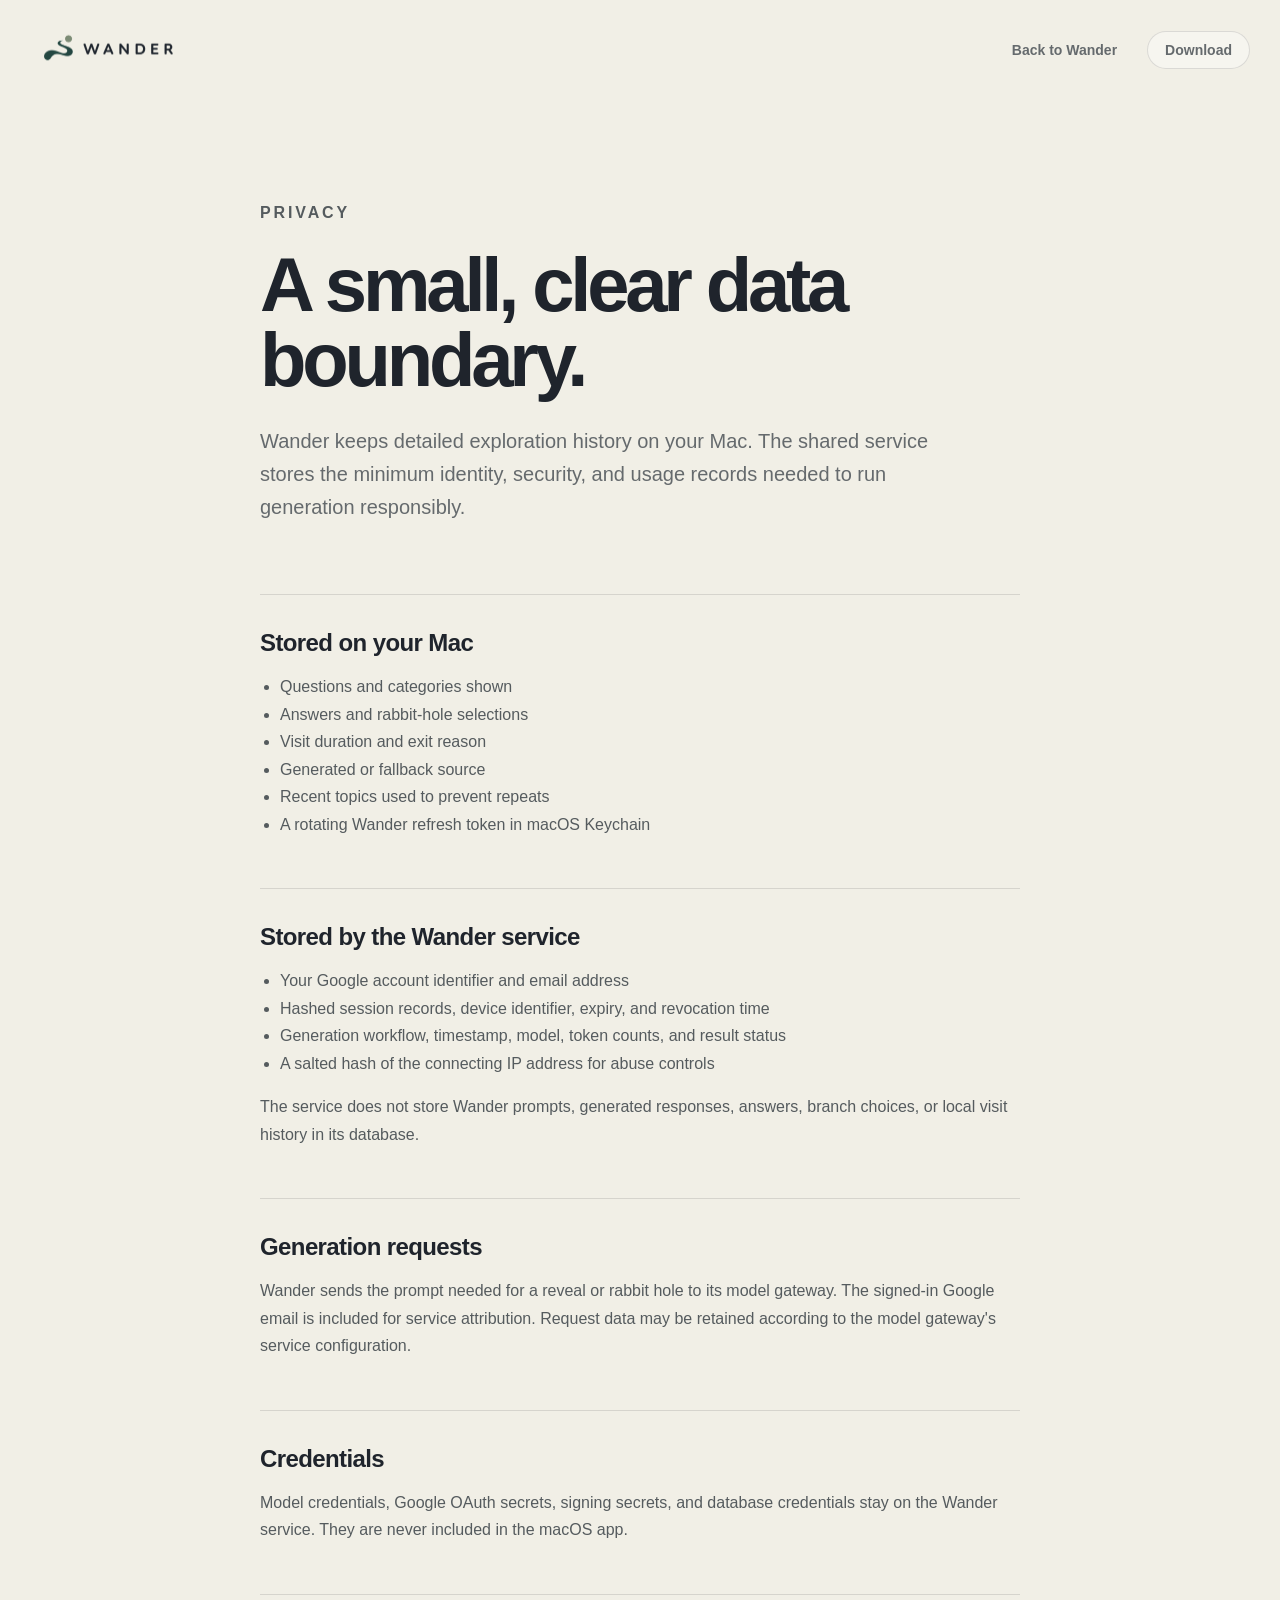
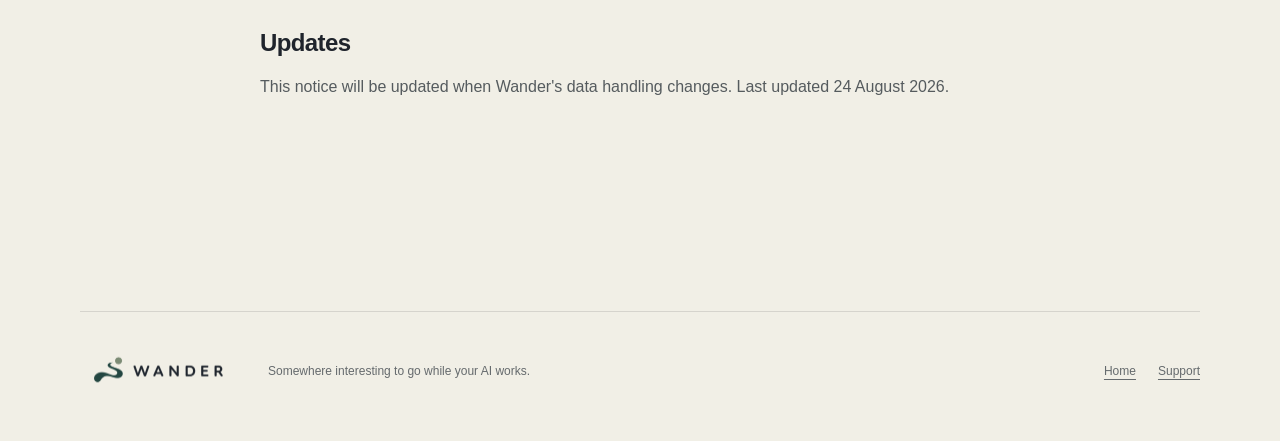
==== privacy.html @ 53b4b31c "feat: launch Wander website" ====
<!doctype html>
<html lang="en">
<head>
  <meta charset="utf-8">
  <meta name="viewport" content="width=device-width, initial-scale=1">
  <meta name="theme-color" content="#f1efe6">
  <meta name="description" content="How Wander stores local history and operates its shared generation service.">
  <link rel="canonical" href="https://usewndr.com/privacy.html">
  <link rel="icon" href="assets/wander-mark.png" type="image/png">
  <link rel="stylesheet" href="styles.css">
  <title>Privacy · Wander</title>
</head>
<body class="privacy-page">
  <header class="site-header">
    <a class="brand" href="index.html" aria-label="Wander home">
      <img src="assets/wander-wordmark.png" alt="Wander">
    </a>
    <nav aria-label="Privacy navigation">
      <a href="index.html">Back to Wander</a>
      <a class="nav-download" href="download/Wander-0.1.0.dmg" download>Download</a>
    </nav>
  </header>

  <main class="privacy-main">
    <p class="eyebrow">Privacy</p>
    <h1>A small, clear data boundary.</h1>
    <p class="lede">Wander keeps detailed exploration history on your Mac. The shared service stores the minimum identity, security, and usage records needed to run generation responsibly.</p>

    <section>
      <h2>Stored on your Mac</h2>
      <ul>
        <li>Questions and categories shown</li>
        <li>Answers and rabbit-hole selections</li>
        <li>Visit duration and exit reason</li>
        <li>Generated or fallback source</li>
        <li>Recent topics used to prevent repeats</li>
        <li>A rotating Wander refresh token in macOS Keychain</li>
      </ul>
    </section>

    <section>
      <h2>Stored by the Wander service</h2>
      <ul>
        <li>Your Google account identifier and email address</li>
        <li>Hashed session records, device identifier, expiry, and revocation time</li>
        <li>Generation workflow, timestamp, model, token counts, and result status</li>
        <li>A salted hash of the connecting IP address for abuse controls</li>
      </ul>
      <p>The service does not store Wander prompts, generated responses, answers, branch choices, or local visit history in its database.</p>
    </section>

    <section>
      <h2>Generation requests</h2>
      <p>Wander sends the prompt needed for a reveal or rabbit hole to its model gateway. The signed-in Google email is included for service attribution. Request data may be retained according to the model gateway's service configuration.</p>
    </section>

    <section>
      <h2>Credentials</h2>
      <p>Model credentials, Google OAuth secrets, signing secrets, and database credentials stay on the Wander service. They are never included in the macOS app.</p>
    </section>

    <section>
      <h2>Updates</h2>
      <p>This notice will be updated when Wander's data handling changes. Last updated 24 August 2026.</p>
    </section>
  </main>

  <footer>
    <a class="footer-brand" href="index.html"><img src="assets/wander-wordmark.png" alt="Wander"></a>
    <p>Somewhere interesting to go while your AI works.</p>
    <div>
      <a href="index.html">Home</a>
      <a href="https://github.com/prasanna-gyde/usewndr.com/issues">Support</a>
    </div>
  </footer>
</body>
</html>
---- styles.css ----
:root {
  --paper: #f1efe6;
  --paper-deep: #e7e4d8;
  --ink: #1f242c;
  --muted: #656a6d;
  --green: #315f56;
  --green-deep: #174b43;
  --sage: #b9c4ad;
  --white: #fbfaf6;
  --line: rgba(31, 36, 44, 0.13);
  --shadow: 0 30px 90px rgba(29, 38, 36, 0.14), 0 3px 10px rgba(29, 38, 36, 0.08);
  --rounded: ui-rounded, "SF Pro Rounded", "SF Pro Display", -apple-system, BlinkMacSystemFont, "Segoe UI", sans-serif;
}

* {
  box-sizing: border-box;
}

html {
  scroll-behavior: smooth;
}

body {
  margin: 0;
  background: var(--paper);
  color: var(--ink);
  font-family: var(--rounded);
  -webkit-font-smoothing: antialiased;
}

a {
  color: inherit;
}

button,
a {
  -webkit-tap-highlight-color: transparent;
}

.skip-link {
  position: fixed;
  z-index: 100;
  top: 12px;
  left: 12px;
  padding: 10px 14px;
  border-radius: 999px;
  background: var(--ink);
  color: white;
  transform: translateY(-160%);
}

.skip-link:focus {
  transform: translateY(0);
}

.site-header {
  position: relative;
  z-index: 20;
  display: flex;
  align-items: center;
  justify-content: space-between;
  width: min(1220px, calc(100% - 48px));
  margin: 0 auto;
  padding: 25px 0;
}

.brand img,
.footer-brand img {
  display: block;
  width: 152px;
  height: auto;
}

nav {
  display: flex;
  align-items: center;
  gap: 30px;
}

nav a {
  color: var(--muted);
  font-size: 14px;
  font-weight: 650;
  text-decoration: none;
}

nav a:hover,
nav a:focus-visible {
  color: var(--ink);
}

.nav-download {
  padding: 10px 17px;
  border: 1px solid var(--line);
  border-radius: 999px;
  background: rgba(255, 255, 255, 0.36);
}

.hero {
  position: relative;
  display: grid;
  grid-template-columns: minmax(0, 0.82fr) minmax(550px, 1.18fr);
  gap: 72px;
  align-items: center;
  width: min(1260px, calc(100% - 48px));
  min-height: 770px;
  margin: 0 auto;
  padding: 70px 0 110px;
}

.hero-copy {
  position: relative;
  z-index: 2;
  padding-left: 20px;
}

.eyebrow {
  margin: 0 0 20px;
  color: var(--green);
  font-size: 12px;
  font-weight: 760;
  letter-spacing: 0.18em;
  text-transform: uppercase;
}

h1,
h2,
h3,
p {
  text-wrap: pretty;
}

h1 {
  max-width: 650px;
  margin: 0;
  font-size: clamp(54px, 5.5vw, 84px);
  font-weight: 690;
  letter-spacing: -0.055em;
  line-height: 0.99;
}

.hero-intro {
  max-width: 590px;
  margin: 30px 0 0;
  color: #4c5155;
  font-size: 20px;
  line-height: 1.62;
}

kbd {
  display: inline-block;
  padding: 0.05em 0.42em 0.12em;
  border: 1px solid rgba(31, 36, 44, 0.2);
  border-bottom-width: 2px;
  border-radius: 7px;
  background: rgba(255, 255, 255, 0.48);
  color: var(--ink);
  font-family: inherit;
  font-size: 0.82em;
  font-weight: 700;
  white-space: nowrap;
}

.hero-actions {
  display: flex;
  align-items: center;
  gap: 24px;
  margin-top: 38px;
}

.button {
  display: inline-flex;
  align-items: center;
  justify-content: space-between;
  gap: 34px;
  min-width: 224px;
  padding: 16px 19px 17px;
  border-radius: 14px;
  font-size: 15px;
  font-weight: 720;
  text-decoration: none;
  transition: transform 180ms ease, box-shadow 180ms ease, background 180ms ease;
}

.button-primary {
  background: var(--ink);
  color: white;
  box-shadow: 0 8px 24px rgba(25, 31, 37, 0.15);
}

.button-primary:hover,
.button-primary:focus-visible {
  background: var(--green-deep);
  box-shadow: 0 12px 30px rgba(23, 75, 67, 0.22);
  transform: translateY(-2px);
}

.text-link {
  color: var(--green-deep);
  font-size: 14px;
  font-weight: 720;
  text-decoration: none;
}

.text-link:hover,
.text-link:focus-visible {
  text-decoration: underline;
  text-underline-offset: 4px;
}

.download-note {
  margin: 15px 0 0;
  color: #777b7c;
  font-size: 12px;
  line-height: 1.5;
}

.demo-wrap {
  position: relative;
  z-index: 1;
  perspective: 1300px;
}

.soft-orbit {
  position: absolute;
  top: -150px;
  right: -110px;
  width: 590px;
  height: 590px;
  border-radius: 50%;
  background: rgba(255, 255, 255, 0.7);
  filter: blur(2px);
}

.soft-orbit::after {
  content: "";
  position: absolute;
  right: 50px;
  bottom: 20px;
  width: 180px;
  height: 180px;
  border: 1px solid rgba(49, 95, 86, 0.12);
  border-radius: 50%;
}

.wander-card {
  position: relative;
  z-index: 2;
  min-height: 588px;
  overflow: hidden;
  border: 1px solid rgba(33, 40, 44, 0.18);
  border-radius: 22px;
  background: rgba(247, 245, 237, 0.94);
  box-shadow: var(--shadow);
  transform: rotateY(-2.5deg) rotateX(1deg);
  transform-origin: center;
}

.wander-card::after {
  content: "";
  position: absolute;
  z-index: -1;
  top: -260px;
  right: -190px;
  width: 580px;
  height: 580px;
  border-radius: 50%;
  background: rgba(255, 255, 255, 0.52);
}

.card-topline {
  display: grid;
  grid-template-columns: auto 1fr auto;
  align-items: center;
  gap: 20px;
  padding: 28px 34px 0;
}

.card-topline img {
  width: 92px;
}

.card-topline > span:nth-child(2) {
  color: var(--green);
  font-size: 10px;
  font-weight: 760;
  letter-spacing: 0.18em;
  text-transform: uppercase;
}

.card-close {
  color: #777b7c;
  font-size: 24px;
  font-weight: 350;
}

.card-content {
  width: min(510px, calc(100% - 70px));
  margin: 72px auto 96px;
}

.card-content h2 {
  margin: 0;
  font-size: clamp(34px, 3.2vw, 49px);
  font-weight: 690;
  letter-spacing: -0.045em;
  line-height: 1.02;
}

.demo-hook {
  margin: 23px 0 0;
  color: #53585b;
  font-size: 17px;
  line-height: 1.55;
}

.demo-question {
  margin: 27px 0 14px;
  font-size: 18px;
  font-weight: 720;
  line-height: 1.4;
}

.choices {
  display: grid;
  gap: 10px;
}

.choice {
  display: grid;
  grid-template-columns: 1fr auto;
  gap: 12px;
  align-items: center;
  width: 100%;
  padding: 14px 16px;
  border: 1px solid rgba(31, 36, 44, 0.12);
  border-radius: 12px;
  background: rgba(255, 255, 255, 0.62);
  color: #4c5052;
  font: 650 14px/1.35 var(--rounded);
  text-align: left;
  cursor: pointer;
  transition: border 150ms ease, background 150ms ease, color 150ms ease, transform 150ms ease;
}

.choice span:last-child {
  display: grid;
  width: 26px;
  height: 26px;
  place-items: center;
  border-radius: 7px;
  background: rgba(31, 36, 44, 0.06);
  color: #777b7c;
  font-size: 11px;
}

.choice:hover,
.choice:focus-visible {
  border-color: rgba(49, 95, 86, 0.42);
  background: white;
  color: var(--green-deep);
  transform: translateX(3px);
}

.choice:focus-visible,
.next-question:focus-visible,
.button:focus-visible,
a:focus-visible {
  outline: 3px solid rgba(49, 95, 86, 0.28);
  outline-offset: 3px;
}

.reveal {
  animation: reveal-in 320ms ease both;
}

.choice-recap {
  margin: 28px 0 12px;
  color: var(--muted);
  font-size: 12px;
  font-weight: 650;
}

#reveal-copy {
  margin: 0;
  font-size: 16px;
  line-height: 1.62;
}

.next-question {
  margin-top: 24px;
  padding: 11px 14px;
  border: 0;
  border-radius: 999px;
  background: rgba(49, 95, 86, 0.12);
  color: var(--green-deep);
  font: 700 13px var(--rounded);
  cursor: pointer;
}

.card-footer {
  position: absolute;
  right: 34px;
  bottom: 24px;
  left: 34px;
  display: grid;
  grid-template-columns: 1fr auto 1fr;
  gap: 14px;
  color: #737778;
  font-size: 10px;
  font-weight: 650;
}

.card-footer span:nth-child(2) {
  font-variant-numeric: tabular-nums;
}

.card-footer span:last-child {
  text-align: right;
}

.proof-strip {
  display: grid;
  grid-template-columns: repeat(3, 1fr);
  width: min(1120px, calc(100% - 48px));
  margin: 0 auto;
  padding: 29px 0;
  border-top: 1px solid var(--line);
  border-bottom: 1px solid var(--line);
}

.proof-strip p {
  margin: 0;
  color: var(--muted);
  font-size: 14px;
  text-align: center;
}

.proof-strip strong {
  margin-right: 6px;
  color: var(--ink);
  font-size: 18px;
}

.section {
  width: min(1120px, calc(100% - 48px));
  margin: 0 auto;
  padding: 150px 0;
}

.section-heading {
  display: grid;
  grid-template-columns: minmax(0, 1.1fr) minmax(260px, 0.55fr);
  column-gap: 70px;
  align-items: end;
}

.section-heading .eyebrow {
  grid-column: 1 / -1;
}

.section h2 {
  margin: 0;
  font-size: clamp(42px, 5vw, 68px);
  font-weight: 680;
  letter-spacing: -0.05em;
  line-height: 1.04;
}

.section-heading > p:last-child,
.inside-copy > p:last-child {
  margin: 0 0 4px;
  color: var(--muted);
  font-size: 17px;
  line-height: 1.7;
}

.steps {
  display: grid;
  grid-template-columns: repeat(3, 1fr);
  gap: 18px;
  margin: 70px 0 0;
  padding: 0;
  list-style: none;
}

.steps li {
  min-height: 260px;
  padding: 26px;
  border: 1px solid var(--line);
  border-radius: 18px;
  background: rgba(255, 255, 255, 0.26);
}

.step-number {
  display: block;
  margin-bottom: 60px;
  color: var(--green);
  font-size: 12px;
  font-weight: 760;
  letter-spacing: 0.14em;
}

.steps h3 {
  margin: 0;
  font-size: 21px;
  letter-spacing: -0.02em;
}

.steps p {
  margin: 14px 0 0;
  color: var(--muted);
  font-size: 14px;
  line-height: 1.65;
}

.inside {
  display: grid;
  grid-template-columns: minmax(300px, 0.72fr) minmax(430px, 1.28fr);
  gap: 90px;
  align-items: center;
  border-top: 1px solid var(--line);
}

.inside-copy > p:last-child {
  margin-top: 28px;
}

.category-cloud {
  display: flex;
  flex-wrap: wrap;
  gap: 10px;
}

.category-cloud span {
  display: inline-flex;
  align-items: center;
  gap: 9px;
  padding: 12px 14px;
  border: 1px solid rgba(49, 95, 86, 0.14);
  border-radius: 999px;
  background: rgba(255, 255, 255, 0.42);
  color: var(--green-deep);
  font-size: 13px;
  font-weight: 650;
}

.category-cloud span:nth-child(4n + 1),
.category-cloud span:nth-child(7n) {
  background: rgba(185, 196, 173, 0.34);
}

.category-cloud small {
  display: grid;
  min-width: 22px;
  height: 22px;
  place-items: center;
  border-radius: 50%;
  background: rgba(49, 95, 86, 0.08);
  color: #708079;
  font-size: 9px;
}

.taste {
  padding-top: 40px;
}

.taste-card {
  position: relative;
  display: grid;
  grid-template-columns: 1fr 0.85fr;
  gap: 80px;
  overflow: hidden;
  padding: 72px;
  border-radius: 28px;
  background: var(--green-deep);
  color: white;
}

.taste-card::after {
  content: "";
  position: absolute;
  right: -100px;
  bottom: -250px;
  width: 500px;
  height: 500px;
  border: 1px solid rgba(255, 255, 255, 0.1);
  border-radius: 50%;
}

.taste-card .eyebrow {
  color: #c9d4c2;
}

.taste-card h2 {
  font-size: clamp(40px, 4.2vw, 62px);
}

.taste-card > p {
  position: relative;
  z-index: 1;
  align-self: end;
  margin: 0;
  color: rgba(255, 255, 255, 0.74);
  font-size: 16px;
  line-height: 1.75;
}

.taste-card > a {
  position: relative;
  z-index: 1;
  grid-column: 2;
  color: white;
  font-size: 13px;
  font-weight: 700;
  text-underline-offset: 5px;
}

.closing {
  display: flex;
  flex-direction: column;
  align-items: center;
  text-align: center;
}

.closing > img {
  width: 86px;
  margin-bottom: 36px;
}

.closing h2 {
  max-width: 770px;
}

.closing .button {
  margin-top: 42px;
}

footer {
  display: grid;
  grid-template-columns: auto 1fr auto;
  gap: 36px;
  align-items: center;
  width: min(1120px, calc(100% - 48px));
  margin: 0 auto;
  padding: 35px 0 45px;
  border-top: 1px solid var(--line);
  color: var(--muted);
  font-size: 12px;
}

footer p {
  margin: 0;
}

footer > div {
  display: flex;
  gap: 22px;
}

footer a {
  text-underline-offset: 4px;
}

.privacy-page {
  min-height: 100vh;
}

.privacy-main {
  width: min(760px, calc(100% - 48px));
  margin: 0 auto;
  padding: 100px 0 160px;
}

.privacy-main h1 {
  font-size: clamp(46px, 7vw, 76px);
}

.privacy-main .lede {
  margin: 28px 0 70px;
  color: var(--muted);
  font-size: 20px;
  line-height: 1.65;
}

.privacy-main section {
  padding: 34px 0;
  border-top: 1px solid var(--line);
}

.privacy-main h2 {
  margin: 0 0 14px;
  font-size: 24px;
  letter-spacing: -0.025em;
}

.privacy-main p,
.privacy-main li {
  color: #555b5e;
  font-size: 16px;
  line-height: 1.72;
}

.privacy-main ul {
  padding-left: 20px;
}

@keyframes reveal-in {
  from { opacity: 0; transform: translateY(8px); }
  to { opacity: 1; transform: translateY(0); }
}

@media (max-width: 1000px) {
  .hero {
    grid-template-columns: 1fr;
    gap: 70px;
    padding-top: 90px;
  }

  .hero-copy {
    max-width: 760px;
    padding-left: 0;
  }

  .demo-wrap {
    width: min(720px, 100%);
    justify-self: center;
  }

  .wander-card {
    transform: none;
  }

  .section-heading,
  .inside,
  .taste-card {
    grid-template-columns: 1fr;
  }

  .section-heading > p:last-child,
  .inside-copy > p:last-child {
    margin-top: 26px;
  }

  .inside,
  .taste-card {
    gap: 50px;
  }

  .taste-card > a {
    grid-column: 1;
  }
}

@media (max-width: 720px) {
  .site-header,
  .hero,
  .proof-strip,
  .section,
  footer {
    width: min(100% - 30px, 1120px);
  }

  .site-header {
    padding-top: 18px;
  }

  .brand img {
    width: 126px;
  }

  nav a:not(.nav-download) {
    display: none;
  }

  .hero {
    min-height: auto;
    padding: 84px 0 90px;
  }

  h1 {
    font-size: clamp(48px, 14vw, 68px);
  }

  .hero-intro {
    font-size: 17px;
  }

  .hero-actions {
    align-items: flex-start;
    flex-direction: column;
  }

  .button {
    width: 100%;
  }

  .wander-card {
    min-height: 630px;
    border-radius: 18px;
  }

  .card-topline {
    padding: 24px 22px 0;
  }

  .card-content {
    width: calc(100% - 44px);
    margin-top: 58px;
  }

  .card-content h2 {
    font-size: 37px;
  }

  .card-footer {
    right: 22px;
    left: 22px;
    grid-template-columns: 1fr 1fr;
  }

  .card-footer span:first-child {
    display: none;
  }

  .proof-strip {
    gap: 12px;
  }

  .proof-strip p {
    display: flex;
    flex-direction: column;
    gap: 4px;
  }

  .section {
    padding: 105px 0;
  }

  .section h2 {
    font-size: 43px;
  }

  .steps {
    grid-template-columns: 1fr;
  }

  .steps li {
    min-height: 220px;
  }

  .taste {
    padding-top: 20px;
  }

  .taste-card {
    padding: 45px 28px;
  }

  .category-cloud {
    gap: 8px;
  }

  .category-cloud span {
    padding: 10px 12px;
    font-size: 12px;
  }

  footer {
    grid-template-columns: 1fr auto;
  }

  footer p {
    display: none;
  }
}

@media (prefers-reduced-motion: reduce) {
  html {
    scroll-behavior: auto;
  }

  *,
  *::before,
  *::after {
    animation-duration: 0.01ms !important;
    animation-iteration-count: 1 !important;
    transition-duration: 0.01ms !important;
  }
}
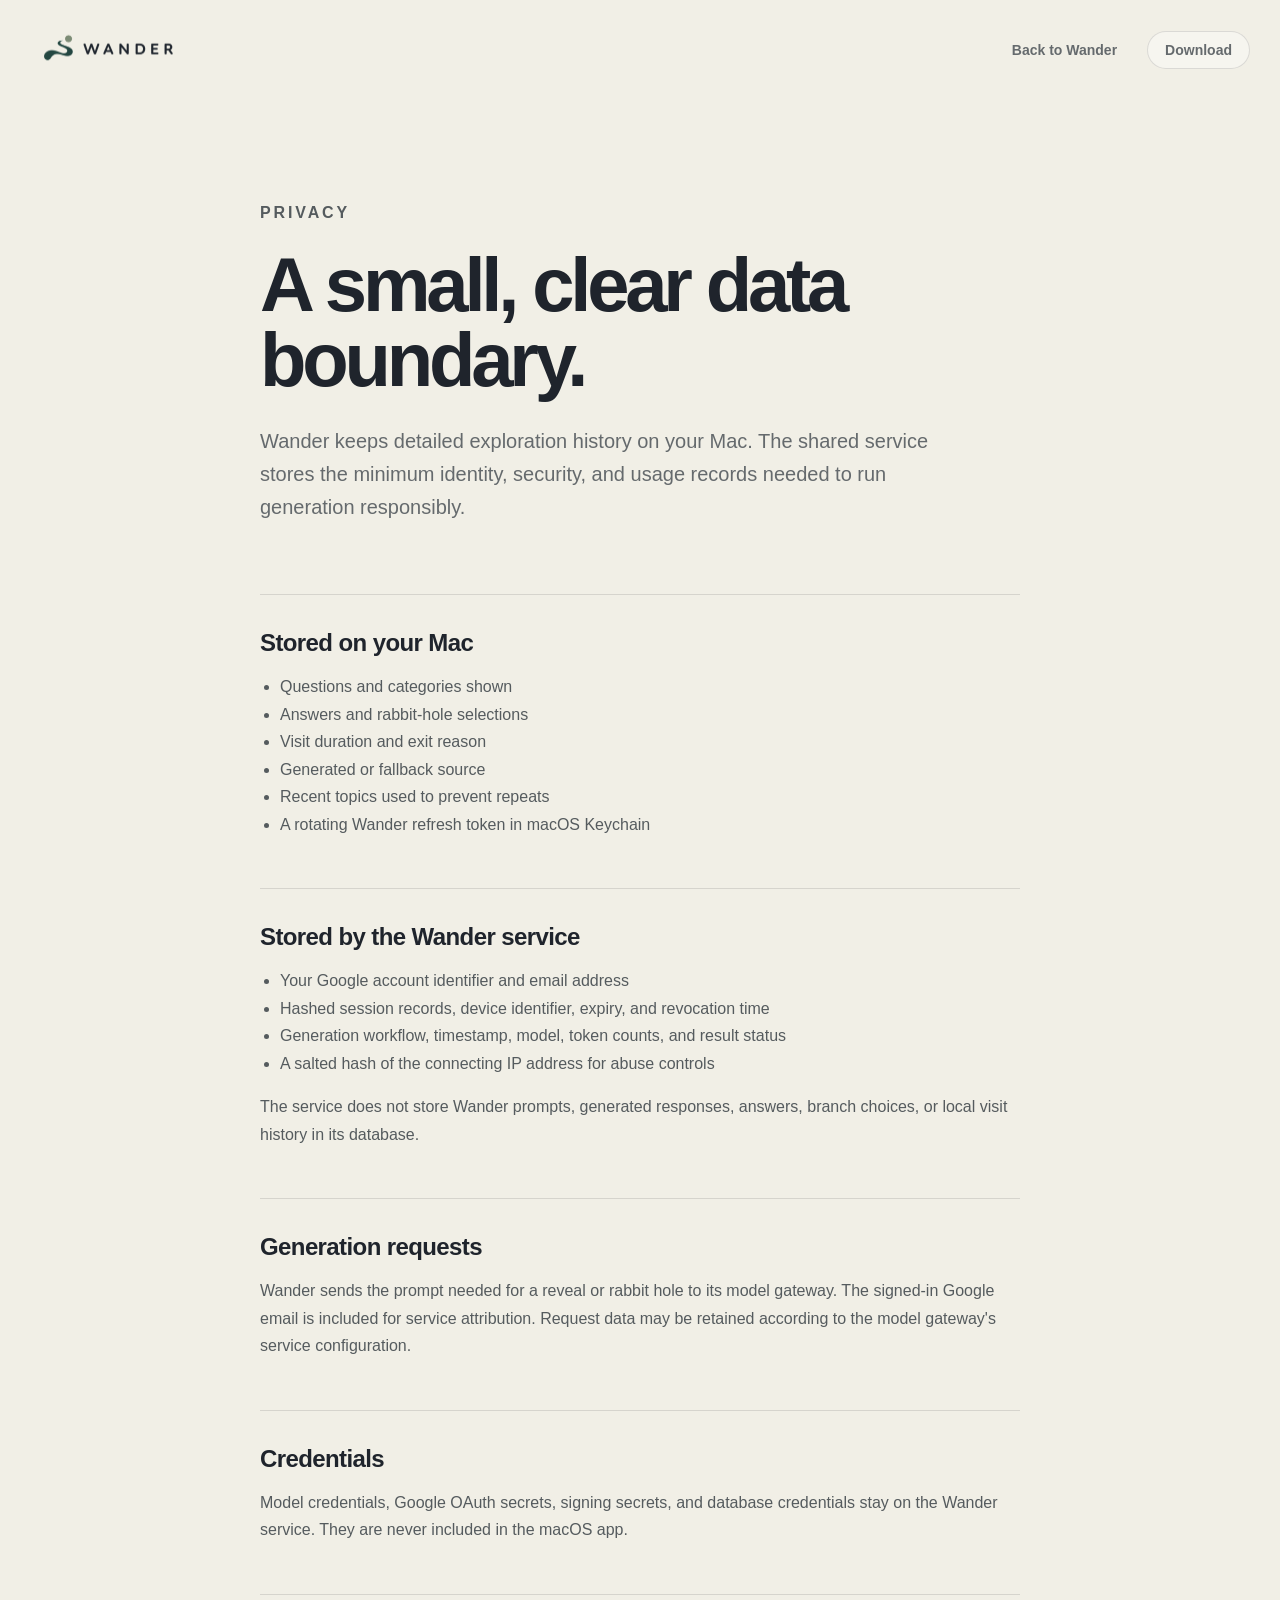
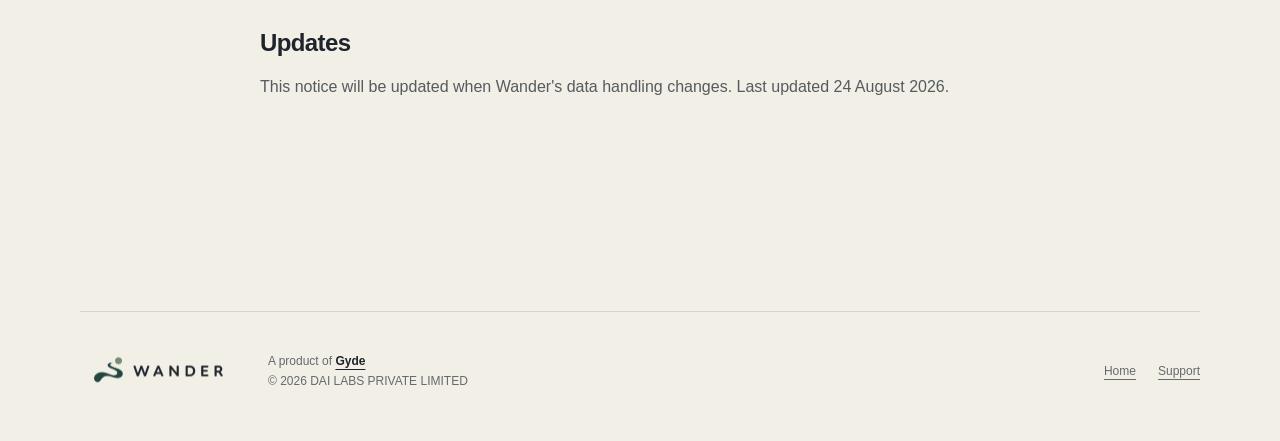
==== commit 0219e7b1: "feat: add Gyde footer and social preview" ====
--- a/privacy.html
+++ b/privacy.html
@@ -67,7 +67,7 @@
 
   <footer>
     <a class="footer-brand" href="index.html"><img src="assets/wander-wordmark.png" alt="Wander"></a>
-    <p>Somewhere interesting to go while your AI works.</p>
+    <p class="footer-credit">A product of <a href="https://gyde.ai">Gyde</a><br>© 2026 DAI LABS PRIVATE LIMITED</p>
     <div>
       <a href="index.html">Home</a>
       <a href="https://github.com/prasanna-gyde/usewndr.com/issues">Support</a>
--- a/styles.css
+++ b/styles.css
@@ -653,6 +653,15 @@
   margin: 0;
 }
 
+.footer-credit {
+  line-height: 1.7;
+}
+
+.footer-credit a {
+  color: var(--ink);
+  font-weight: 700;
+}
+
 footer > div {
   display: flex;
   gap: 22px;
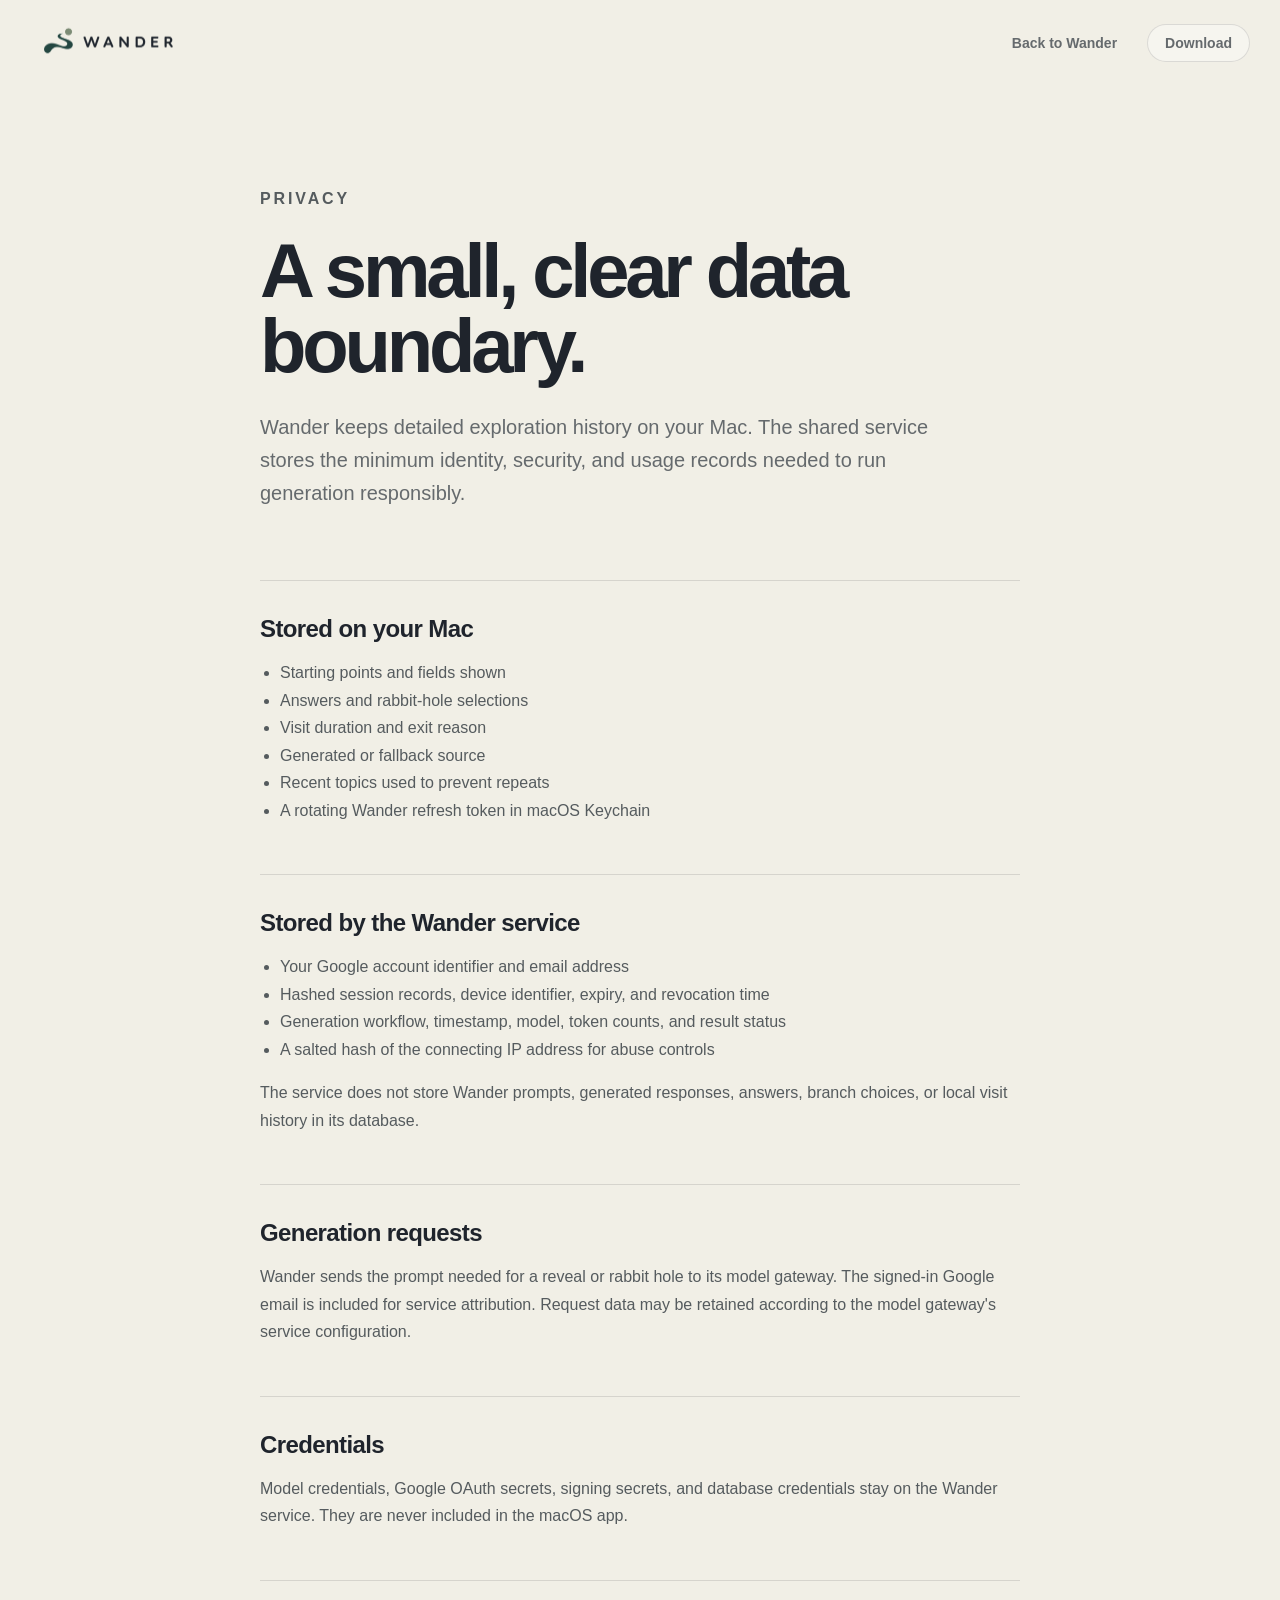
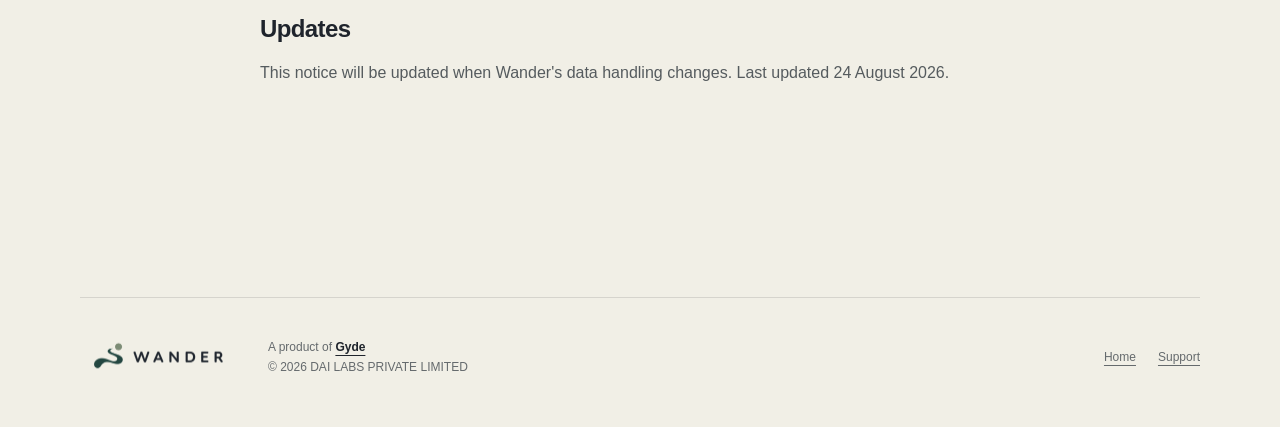
==== commit b66e7304: "fix: clarify Wander positioning and hero CTA" ====
--- a/privacy.html
+++ b/privacy.html
@@ -29,7 +29,7 @@
     <section>
       <h2>Stored on your Mac</h2>
       <ul>
-        <li>Questions and categories shown</li>
+        <li>Starting points and fields shown</li>
         <li>Answers and rabbit-hole selections</li>
         <li>Visit duration and exit reason</li>
         <li>Generated or fallback source</li>
--- a/styles.css
+++ b/styles.css
@@ -99,19 +99,19 @@
 .hero {
   position: relative;
   display: grid;
-  grid-template-columns: minmax(0, 0.82fr) minmax(550px, 1.18fr);
-  gap: 72px;
+  grid-template-columns: minmax(500px, 0.96fr) minmax(520px, 1.04fr);
+  gap: 46px;
   align-items: center;
   width: min(1260px, calc(100% - 48px));
-  min-height: 770px;
+  min-height: 700px;
   margin: 0 auto;
-  padding: 70px 0 110px;
+  padding: 42px 0 82px;
 }
 
 .hero-copy {
   position: relative;
   z-index: 2;
-  padding-left: 20px;
+  padding-left: 0;
 }
 
 .eyebrow {
@@ -131,9 +131,9 @@
 }
 
 h1 {
-  max-width: 650px;
+  max-width: 700px;
   margin: 0;
-  font-size: clamp(54px, 5.5vw, 84px);
+  font-size: clamp(52px, 5vw, 76px);
   font-weight: 690;
   letter-spacing: -0.055em;
   line-height: 0.99;
@@ -141,10 +141,10 @@
 
 .hero-intro {
   max-width: 590px;
-  margin: 30px 0 0;
+  margin: 24px 0 0;
   color: #4c5155;
-  font-size: 20px;
-  line-height: 1.62;
+  font-size: 18px;
+  line-height: 1.52;
 }
 
 kbd {
@@ -165,7 +165,7 @@
   display: flex;
   align-items: center;
   gap: 24px;
-  margin-top: 38px;
+  margin-top: 28px;
 }
 
 .button {
@@ -550,17 +550,6 @@
   background: rgba(185, 196, 173, 0.34);
 }
 
-.category-cloud small {
-  display: grid;
-  min-width: 22px;
-  height: 22px;
-  place-items: center;
-  border-radius: 50%;
-  background: rgba(49, 95, 86, 0.08);
-  color: #708079;
-  font-size: 9px;
-}
-
 .taste {
   padding-top: 40px;
 }
@@ -719,6 +708,28 @@
   to { opacity: 1; transform: translateY(0); }
 }
 
+@media (min-width: 1001px) and (max-height: 900px) {
+  .site-header {
+    padding-top: 18px;
+    padding-bottom: 18px;
+  }
+
+  .hero {
+    min-height: 0;
+    padding-top: 34px;
+    padding-bottom: 68px;
+  }
+
+  .wander-card {
+    min-height: 550px;
+  }
+
+  .card-content {
+    margin-top: 56px;
+    margin-bottom: 82px;
+  }
+}
+
 @media (max-width: 1000px) {
   .hero {
     grid-template-columns: 1fr;
